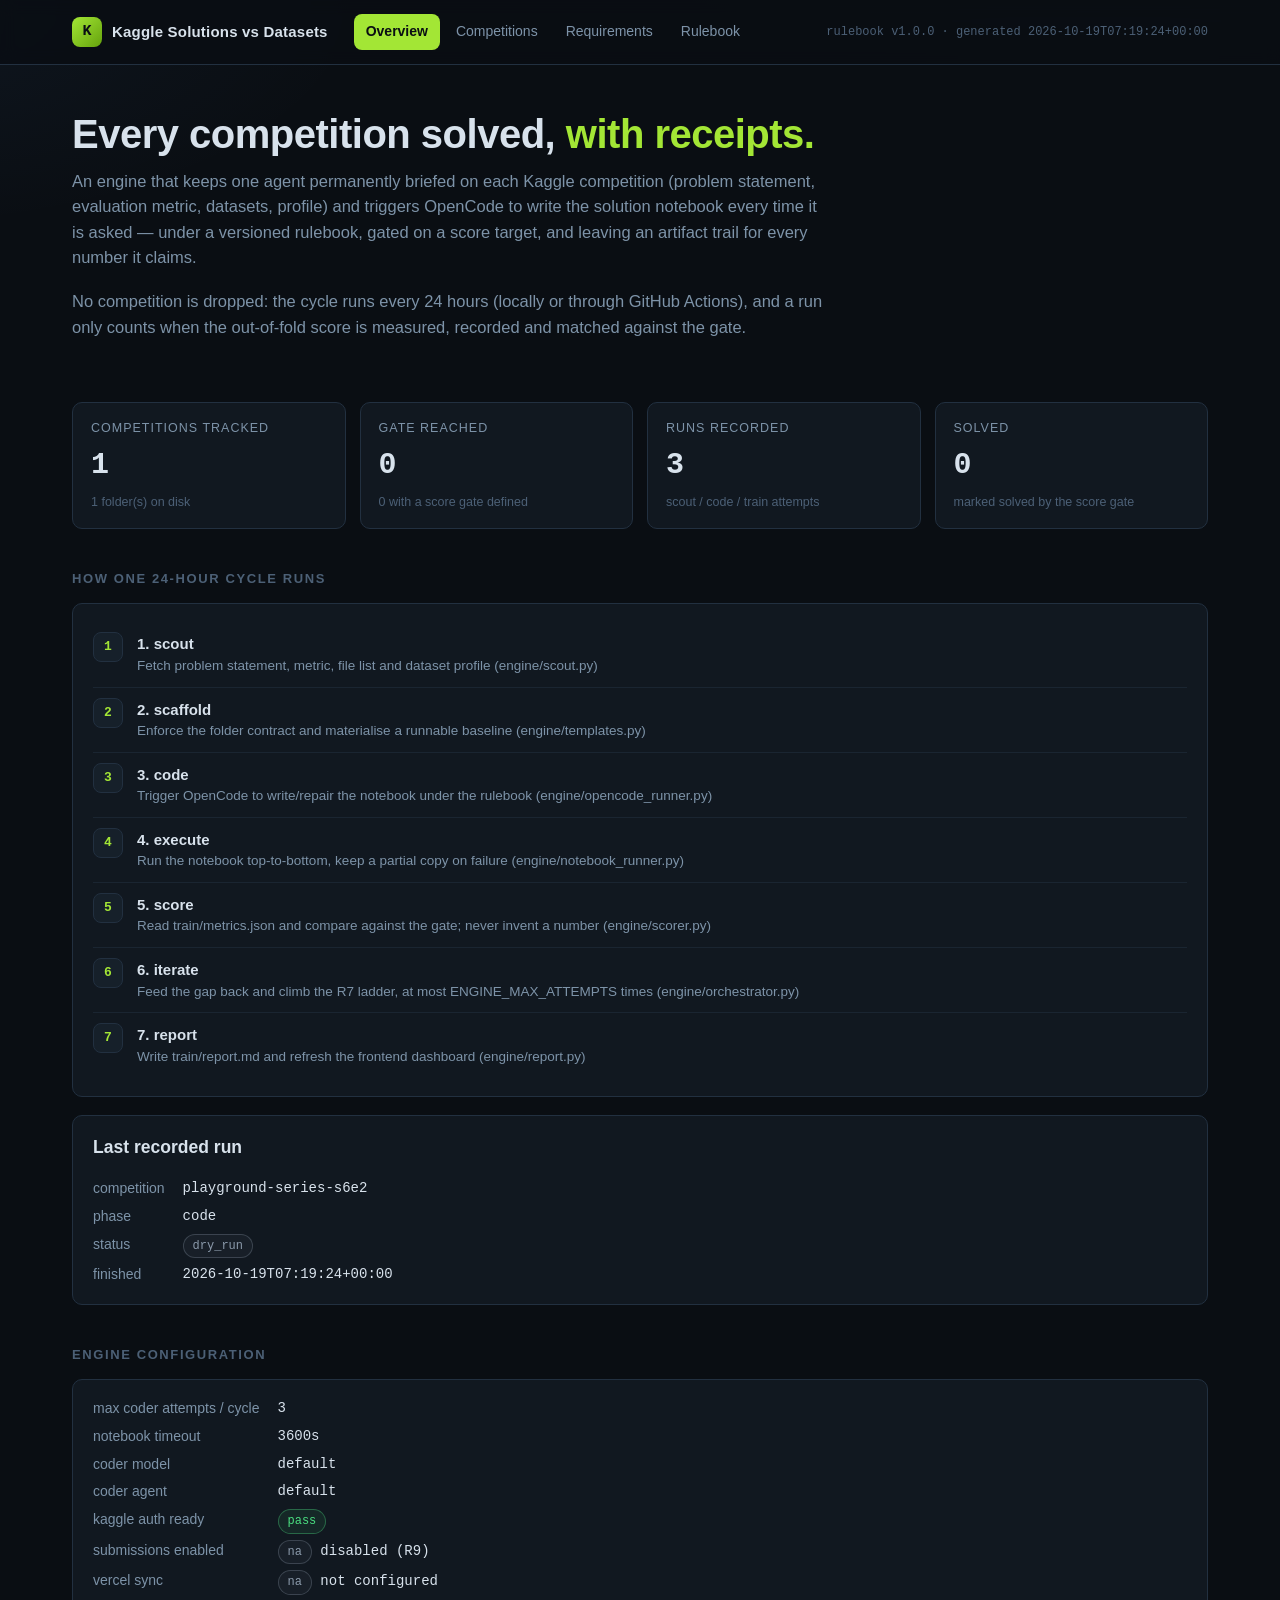
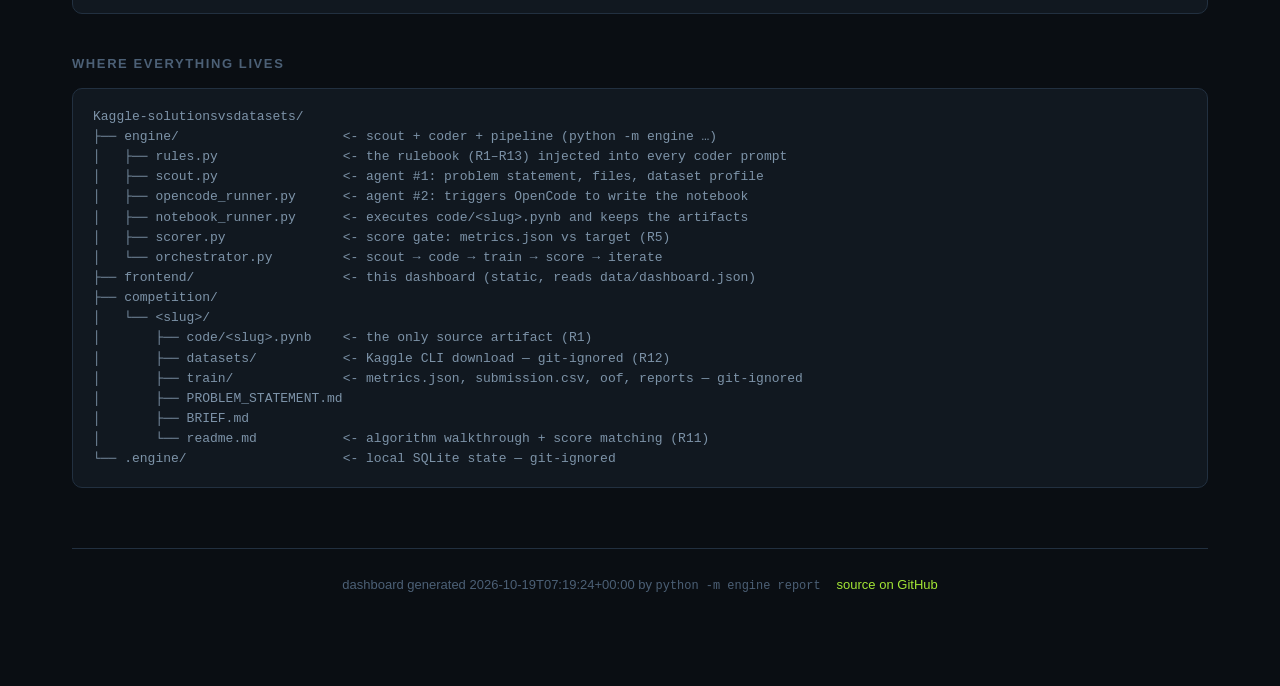
==== frontend/index.html @ f4a5522c "Kaggle solutions engine: scout -> OpenCode coder -> train -> score -> iterate An agent-driven system" ====
<!DOCTYPE html>
<html lang="en">
<head>
  <meta charset="utf-8">
  <meta name="viewport" content="width=device-width, initial-scale=1">
  <title>Kaggle Solutions vs Datasets — Overview</title>
  <meta name="description" content="Engine-driven Kaggle competition solver: scout, OpenCode coder, score gate, full artifact trail.">
  <link rel="stylesheet" href="assets/style.css">
</head>
<body data-page="index">

<header class="site">
  <div class="head-inner">
    <div class="brand"><span class="glyph">K</span> Kaggle Solutions vs Datasets</div>
    <nav class="site">
      <a data-nav="index" href="index.html">Overview</a>
      <a data-nav="competitions" href="competitions.html">Competitions</a>
      <a data-nav="requirements" href="requirements.html">Requirements</a>
      <a data-nav="rules" href="rules.html">Rulebook</a>
    </nav>
    <div class="head-meta" id="head-meta"></div>
  </div>
</header>

<main class="wrap">

  <section class="hero">
    <h1>Every competition solved, <span class="lime">with receipts.</span></h1>
    <p class="lede">
      An engine that keeps one agent permanently briefed on each Kaggle competition
      (problem statement, evaluation metric, datasets, profile) and triggers OpenCode
      to write the solution notebook every time it is asked — under a versioned
      rulebook, gated on a score target, and leaving an artifact trail for every
      number it claims.
    </p>
    <p class="lede">
      No competition is dropped: the cycle runs every 24 hours (locally or through
      GitHub Actions), and a run only counts when the out-of-fold score is measured,
      recorded and matched against the gate.
    </p>
  </section>

  <div class="cards" id="stats"></div>

  <h2 class="section-title">How one 24-hour cycle runs</h2>
  <div class="panel">
    <ol class="pipeline" id="pipeline"></ol>
  </div>

  <div class="panel">
    <h3>Last recorded run</h3>
    <div id="last-run"></div>
  </div>

  <h2 class="section-title">Engine configuration</h2>
  <div class="panel">
    <div id="engine-config"></div>
  </div>

  <h2 class="section-title">Where everything lives</h2>
  <div class="panel">
<pre class="mono" style="margin:0;overflow-x:auto;color:var(--muted);font-size:13px">
Kaggle-solutionsvsdatasets/
├── engine/                     <- scout + coder + pipeline (python -m engine …)
│   ├── rules.py                <- the rulebook (R1–R13) injected into every coder prompt
│   ├── scout.py                <- agent #1: problem statement, files, dataset profile
│   ├── opencode_runner.py      <- agent #2: triggers OpenCode to write the notebook
│   ├── notebook_runner.py      <- executes code/&lt;slug&gt;.pynb and keeps the artifacts
│   ├── scorer.py               <- score gate: metrics.json vs target (R5)
│   └── orchestrator.py         <- scout → code → train → score → iterate
├── frontend/                   <- this dashboard (static, reads data/dashboard.json)
├── competition/
│   └── &lt;slug&gt;/
│       ├── code/&lt;slug&gt;.pynb    <- the only source artifact (R1)
│       ├── datasets/           <- Kaggle CLI download — git-ignored (R12)
│       ├── train/              <- metrics.json, submission.csv, oof, reports — git-ignored
│       ├── PROBLEM_STATEMENT.md
│       ├── BRIEF.md
│       └── readme.md           <- algorithm walkthrough + score matching (R11)
└── .engine/                    <- local SQLite state — git-ignored
</pre>
  </div>

  <footer class="site">
    <div class="wrap" style="padding-bottom:0;display:flex;justify-content:space-between;gap:16px;flex-wrap:wrap;border:none;">
      <span id="foot-generated"></span>
      <a data-repo-link href="#">source on GitHub</a>
    </div>
  </footer>

</main>

<script src="assets/app.js"></script>
</body>
</html>
---- frontend/assets/style.css ----
/* ==========================================================================
   Kaggle Solutions vs Datasets — dashboard theme
   Engine-telemetry aesthetic: deep ink, mono numerals, status chips.
   No framework; served statically from GitHub Pages or any web server.
   ========================================================================== */

:root {
  --ink: #0a0e13;
  --panel: #111820;
  --panel-2: #16202a;
  --line: #223040;
  --text: #d8e2ec;
  --muted: #7d93a8;
  --faint: #4c6076;

  --pass: #4ade80;
  --fail: #f87171;
  --warn: #fbbf24;
  --info: #60a5fa;
  --idle: #8b9aab;

  --accent: #a3e635;
  --accent-dim: #65a30d;

  --mono: "SFMono-Regular", ui-monospace, "Cascadia Mono", Consolas, monospace;
  --sans: "Inter", -apple-system, "Segoe UI", Roboto, Helvetica, Arial, sans-serif;
  --radius: 10px;
}

* { box-sizing: border-box; }

html, body {
  margin: 0;
  padding: 0;
  background: var(--ink);
  color: var(--text);
  font-family: var(--sans);
  font-size: 15px;
  line-height: 1.55;
}

body {
  background-image:
    radial-gradient(1100px 500px at 85% -10%, rgba(163, 230, 53, 0.07), transparent 60%),
    radial-gradient(900px 420px at -10% 0%, rgba(96, 165, 250, 0.06), transparent 55%);
}

a { color: var(--accent); text-decoration: none; }
a:hover { text-decoration: underline; }

code, .mono { font-family: var(--mono); font-size: 0.92em; }

.wrap {
  max-width: 1180px;
  margin: 0 auto;
  padding: 0 22px 90px;
}

/* --- header --------------------------------------------------------------- */

header.site {
  border-bottom: 1px solid var(--line);
  background: rgba(10, 14, 19, 0.85);
  backdrop-filter: blur(8px);
  position: sticky;
  top: 0;
  z-index: 10;
}

.head-inner {
  max-width: 1180px;
  margin: 0 auto;
  padding: 14px 22px;
  display: flex;
  align-items: center;
  gap: 26px;
  flex-wrap: wrap;
}

.brand {
  display: flex;
  align-items: center;
  gap: 10px;
  font-weight: 700;
  letter-spacing: 0.2px;
}

.brand .glyph {
  display: inline-grid;
  place-items: center;
  width: 30px;
  height: 30px;
  border-radius: 8px;
  background: linear-gradient(135deg, var(--accent), var(--accent-dim));
  color: #0a0e13;
  font-family: var(--mono);
  font-weight: 800;
}

nav.site { display: flex; gap: 4px; flex-wrap: wrap; }

nav.site a {
  color: var(--muted);
  padding: 7px 12px;
  border-radius: 8px;
  font-size: 14px;
}

nav.site a:hover { color: var(--text); background: var(--panel-2); text-decoration: none; }
nav.site a.active { color: var(--ink); background: var(--accent); font-weight: 600; }

.head-meta {
  margin-left: auto;
  color: var(--faint);
  font-family: var(--mono);
  font-size: 12px;
}

/* --- hero ------------------------------------------------------------------ */

.hero { padding: 46px 0 26px; }

.hero h1 {
  margin: 0 0 12px;
  font-size: clamp(26px, 4vw, 40px);
  letter-spacing: -0.5px;
  line-height: 1.15;
}

.hero h1 .lime { color: var(--accent); }

.hero p.lede {
  max-width: 760px;
  color: var(--muted);
  margin: 0 0 18px;
  font-size: 16.5px;
}

/* --- generic panels -------------------------------------------------------- */

.panel {
  background: var(--panel);
  border: 1px solid var(--line);
  border-radius: var(--radius);
  padding: 18px 20px;
}

.panel h2, .panel h3 { margin-top: 0; }

.panel + .panel { margin-top: 18px; }

.section-title {
  margin: 40px 0 14px;
  font-size: 13px;
  text-transform: uppercase;
  letter-spacing: 1.6px;
  color: var(--faint);
  font-weight: 700;
}

/* --- stat cards ------------------------------------------------------------- */

.cards {
  display: grid;
  grid-template-columns: repeat(auto-fit, minmax(200px, 1fr));
  gap: 14px;
  margin-top: 18px;
}

.card {
  background: var(--panel);
  border: 1px solid var(--line);
  border-radius: var(--radius);
  padding: 16px 18px;
}

.card .label {
  color: var(--muted);
  font-size: 12.5px;
  text-transform: uppercase;
  letter-spacing: 1px;
}

.card .value {
  font-family: var(--mono);
  font-size: 30px;
  font-weight: 700;
  margin-top: 4px;
}

.card .sub { color: var(--faint); font-size: 12.5px; margin-top: 4px; }

/* --- chips ------------------------------------------------------------------ */

.chip {
  display: inline-block;
  padding: 2px 9px;
  border-radius: 999px;
  font-family: var(--mono);
  font-size: 12px;
  border: 1px solid transparent;
  white-space: nowrap;
}

.chip.pass { color: var(--pass); border-color: rgba(74, 222, 128, 0.35); background: rgba(74, 222, 128, 0.08); }
.chip.fail { color: var(--fail); border-color: rgba(248, 113, 113, 0.35); background: rgba(248, 113, 113, 0.08); }
.chip.warn { color: var(--warn); border-color: rgba(251, 191, 36, 0.35); background: rgba(251, 191, 36, 0.08); }
.chip.na   { color: var(--idle); border-color: rgba(139, 154, 170, 0.30); background: rgba(139, 154, 170, 0.06); }
.chip.info { color: var(--info); border-color: rgba(96, 165, 250, 0.35); background: rgba(96, 165, 250, 0.08); }

/* --- tables ------------------------------------------------------------------ */

table.data {
  width: 100%;
  border-collapse: collapse;
  font-size: 14px;
}

table.data th {
  text-align: left;
  color: var(--faint);
  font-size: 12px;
  text-transform: uppercase;
  letter-spacing: 1px;
  padding: 8px 10px;
  border-bottom: 1px solid var(--line);
  font-weight: 600;
}

table.data td {
  padding: 9px 10px;
  border-bottom: 1px solid rgba(34, 48, 64, 0.55);
  vertical-align: top;
}

table.data tr:last-child td { border-bottom: none; }
table.data td.num { font-family: var(--mono); text-align: right; }
table.data td.evidence { color: var(--muted); font-size: 13px; }

.scroll-x { overflow-x: auto; }

/* --- competition cards ------------------------------------------------------- */

.comp-grid {
  display: grid;
  grid-template-columns: repeat(auto-fit, minmax(340px, 1fr));
  gap: 16px;
}

.comp {
  background: var(--panel);
  border: 1px solid var(--line);
  border-radius: var(--radius);
  padding: 18px 20px;
  display: flex;
  flex-direction: column;
  gap: 10px;
}

.comp .top { display: flex; align-items: baseline; gap: 10px; justify-content: space-between; }

.comp h3 { margin: 0; font-size: 17px; }

.comp .slugline { color: var(--faint); font-family: var(--mono); font-size: 12.5px; }

.comp .scores {
  display: grid;
  grid-template-columns: repeat(3, 1fr);
  gap: 8px;
  padding: 10px 0;
  border-top: 1px solid var(--line);
  border-bottom: 1px solid var(--line);
}

.comp .scores .k { color: var(--muted); font-size: 11.5px; text-transform: uppercase; letter-spacing: 0.8px; }
.comp .scores .v { font-family: var(--mono); font-size: 17px; font-weight: 600; margin-top: 2px; }

.comp .checks-row { display: flex; gap: 5px; flex-wrap: wrap; }
.comp .links { display: flex; gap: 14px; flex-wrap: wrap; font-size: 13.5px; }
.comp .note { color: var(--warn); font-size: 13px; }

/* --- pipeline ------------------------------------------------------------------ */

ol.pipeline { list-style: none; counter-reset: step; margin: 0; padding: 0; }

ol.pipeline li {
  counter-increment: step;
  padding: 10px 0 10px 44px;
  border-bottom: 1px solid rgba(34, 48, 64, 0.55);
  position: relative;
}

ol.pipeline li:last-child { border-bottom: none; }

ol.pipeline li::before {
  content: counter(step);
  position: absolute;
  left: 0;
  top: 10px;
  width: 28px;
  height: 28px;
  border-radius: 8px;
  background: var(--panel-2);
  border: 1px solid var(--line);
  color: var(--accent);
  font-family: var(--mono);
  display: grid;
  place-items: center;
  font-size: 13px;
  font-weight: 700;
}

ol.pipeline .stage { font-weight: 600; }
ol.pipeline .desc { color: var(--muted); font-size: 13.5px; }

/* --- rule blocks ---------------------------------------------------------------- */

.rule {
  border: 1px solid var(--line);
  border-radius: var(--radius);
  background: var(--panel);
  padding: 16px 18px;
  margin-bottom: 12px;
}

.rule .rid {
  font-family: var(--mono);
  color: var(--accent);
  font-weight: 700;
  margin-right: 8px;
}

.rule .rtitle { font-weight: 650; }
.rule p { margin: 8px 0 0; color: var(--muted); }

/* --- key/value grid ---------------------------------------------------------------- */

.kv {
  display: grid;
  grid-template-columns: max-content 1fr;
  gap: 6px 18px;
  font-size: 14px;
}

.kv .k { color: var(--muted); }
.kv .v { font-family: var(--mono); }

/* --- states (loading / error / empty) ------------------------------------------------- */

.state {
  border: 1px dashed var(--line);
  border-radius: var(--radius);
  padding: 34px;
  text-align: center;
  color: var(--muted);
}

.state.error { border-color: rgba(248, 113, 113, 0.5); color: var(--fail); }

footer.site {
  border-top: 1px solid var(--line);
  color: var(--faint);
  font-size: 13px;
  padding: 26px 0 0;
  margin-top: 60px;
  display: flex;
  justify-content: space-between;
  gap: 16px;
  flex-wrap: wrap;
}

@media (max-width: 720px) {
  .comp .scores { grid-template-columns: repeat(2, 1fr); }
  .head-meta { display: none; }
}
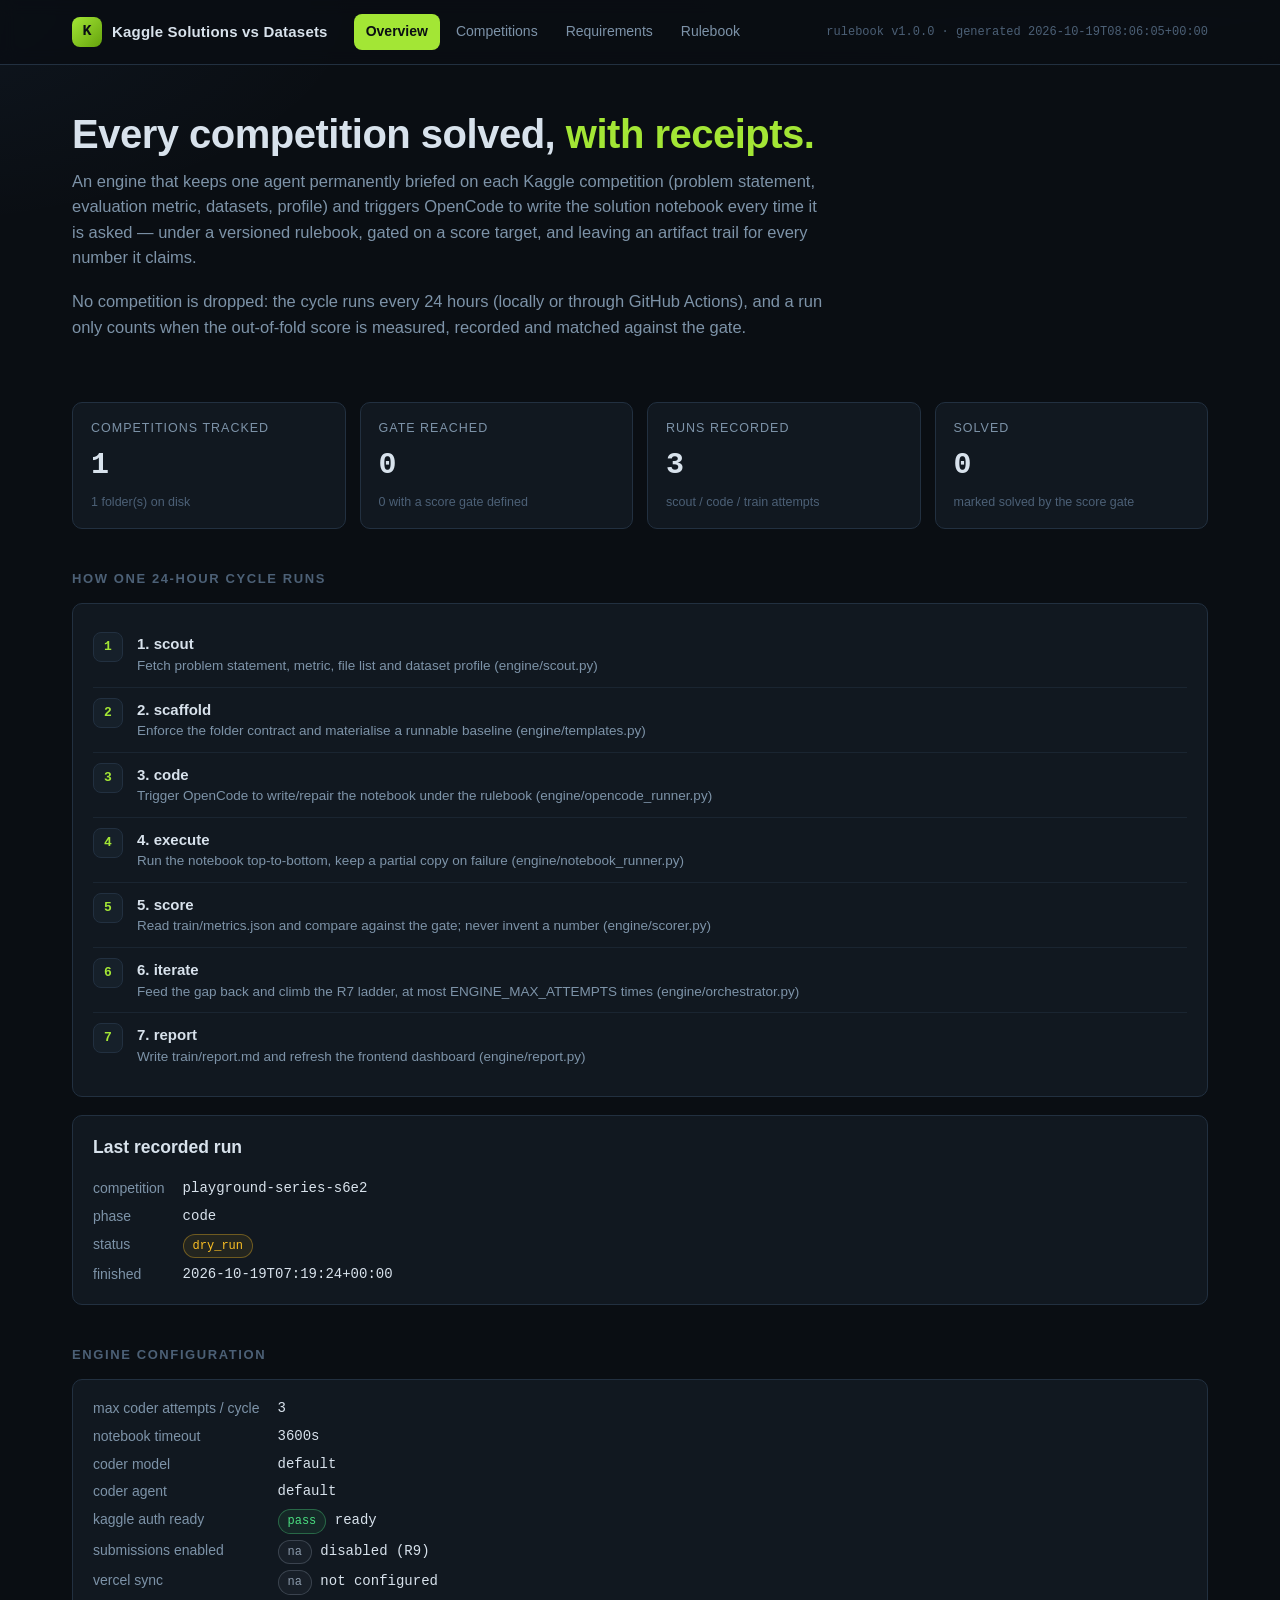
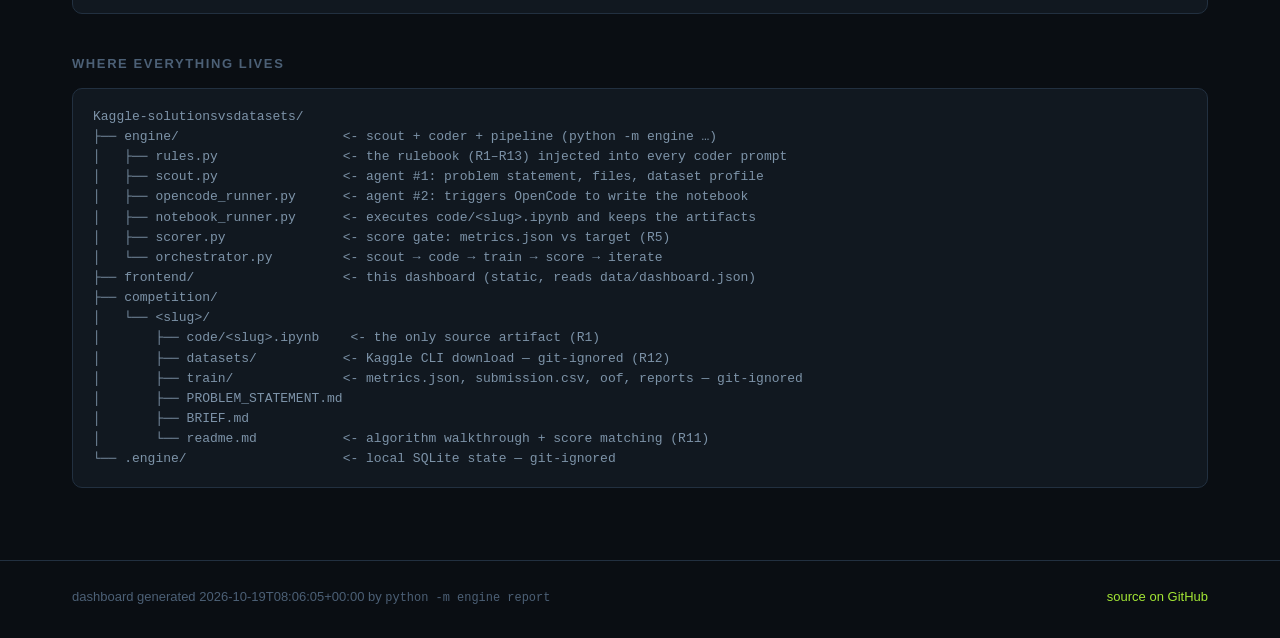
==== commit 3c683068: "Frontend polish: accessibility, favicon, semantic structure Working-tree improvements to the dashboa" ====
--- a/frontend/index.html
+++ b/frontend/index.html
@@ -3,16 +3,21 @@
 <head>
   <meta charset="utf-8">
   <meta name="viewport" content="width=device-width, initial-scale=1">
+  <meta name="color-scheme" content="dark">
+  <meta name="theme-color" content="#0a0e13">
   <title>Kaggle Solutions vs Datasets — Overview</title>
   <meta name="description" content="Engine-driven Kaggle competition solver: scout, OpenCode coder, score gate, full artifact trail.">
+  <link rel="icon" href="data:image/svg+xml,%3Csvg xmlns='http://www.w3.org/2000/svg' viewBox='0 0 32 32'%3E%3Crect width='32' height='32' rx='8' fill='%23a3e635'/%3E%3Ctext x='16' y='16' font-family='monospace' font-size='20' font-weight='bold' text-anchor='middle' dominant-baseline='central' fill='%230a0e13'%3EK%3C/text%3E%3C/svg%3E">
   <link rel="stylesheet" href="assets/style.css">
 </head>
 <body data-page="index">
 
+<a class="skip" href="#main">Skip to content</a>
+
 <header class="site">
   <div class="head-inner">
     <div class="brand"><span class="glyph">K</span> Kaggle Solutions vs Datasets</div>
-    <nav class="site">
+    <nav class="site" aria-label="Primary">
       <a data-nav="index" href="index.html">Overview</a>
       <a data-nav="competitions" href="competitions.html">Competitions</a>
       <a data-nav="requirements" href="requirements.html">Requirements</a>
@@ -22,7 +27,15 @@
   </div>
 </header>
 
-<main class="wrap">
+<main class="wrap" id="main">
+
+  <div id="root" role="status"></div>
+  <noscript>
+    <div class="state error">
+      This dashboard renders <code>data/dashboard.json</code> with JavaScript —
+      please enable it, or read the JSON directly.
+    </div>
+  </noscript>
 
   <section class="hero">
     <h1>Every competition solved, <span class="lime">with receipts.</span></h1>
@@ -59,19 +72,19 @@
 
   <h2 class="section-title">Where everything lives</h2>
   <div class="panel">
-<pre class="mono" style="margin:0;overflow-x:auto;color:var(--muted);font-size:13px">
+<pre class="mono tree">
 Kaggle-solutionsvsdatasets/
 ├── engine/                     <- scout + coder + pipeline (python -m engine …)
 │   ├── rules.py                <- the rulebook (R1–R13) injected into every coder prompt
 │   ├── scout.py                <- agent #1: problem statement, files, dataset profile
 │   ├── opencode_runner.py      <- agent #2: triggers OpenCode to write the notebook
-│   ├── notebook_runner.py      <- executes code/&lt;slug&gt;.pynb and keeps the artifacts
+│   ├── notebook_runner.py      <- executes code/&lt;slug&gt;.ipynb and keeps the artifacts
 │   ├── scorer.py               <- score gate: metrics.json vs target (R5)
 │   └── orchestrator.py         <- scout → code → train → score → iterate
 ├── frontend/                   <- this dashboard (static, reads data/dashboard.json)
 ├── competition/
 │   └── &lt;slug&gt;/
-│       ├── code/&lt;slug&gt;.pynb    <- the only source artifact (R1)
+│       ├── code/&lt;slug&gt;.ipynb    <- the only source artifact (R1)
 │       ├── datasets/           <- Kaggle CLI download — git-ignored (R12)
 │       ├── train/              <- metrics.json, submission.csv, oof, reports — git-ignored
 │       ├── PROBLEM_STATEMENT.md
@@ -81,14 +94,14 @@
 </pre>
   </div>
 
-  <footer class="site">
-    <div class="wrap" style="padding-bottom:0;display:flex;justify-content:space-between;gap:16px;flex-wrap:wrap;border:none;">
-      <span id="foot-generated"></span>
-      <a data-repo-link href="#">source on GitHub</a>
-    </div>
-  </footer>
+</main>
 
-</main>
+<footer class="site">
+  <div class="wrap foot-inner">
+    <span id="foot-generated"></span>
+    <a data-repo-link href="#">source on GitHub</a>
+  </div>
+</footer>
 
 <script src="assets/app.js"></script>
 </body>
--- a/frontend/assets/style.css
+++ b/frontend/assets/style.css
@@ -5,6 +5,8 @@
    ========================================================================== */
 
 :root {
+  color-scheme: dark;
+
   --ink: #0a0e13;
   --panel: #111820;
   --panel-2: #16202a;
@@ -45,15 +47,35 @@
     radial-gradient(900px 420px at -10% 0%, rgba(96, 165, 250, 0.06), transparent 55%);
 }
 
-a { color: var(--accent); text-decoration: none; }
+a { color: var(--accent); text-decoration: none; transition: color .15s ease; }
 a:hover { text-decoration: underline; }
+
+:focus-visible {
+  outline: 2px solid var(--accent);
+  outline-offset: 2px;
+}
+
+/* keyboard-only skip link: off-screen until focused */
+.skip {
+  position: absolute;
+  left: -9999px;
+  top: 0;
+  z-index: 100;
+  padding: 10px 16px;
+  border-radius: 0 0 var(--radius) 0;
+  background: var(--accent);
+  color: var(--ink);
+  font-weight: 600;
+}
+
+.skip:focus { left: 0; text-decoration: none; }
 
 code, .mono { font-family: var(--mono); font-size: 0.92em; }
 
 .wrap {
   max-width: 1180px;
   margin: 0 auto;
-  padding: 0 22px 90px;
+  padding: 0 22px 48px;
 }
 
 /* --- header --------------------------------------------------------------- */
@@ -104,10 +126,12 @@
   padding: 7px 12px;
   border-radius: 8px;
   font-size: 14px;
+  transition: color .15s ease, background-color .15s ease;
 }
 
 nav.site a:hover { color: var(--text); background: var(--panel-2); text-decoration: none; }
-nav.site a.active { color: var(--ink); background: var(--accent); font-weight: 600; }
+nav.site a.active,
+nav.site a[aria-current="page"] { color: var(--ink); background: var(--accent); font-weight: 600; }
 
 .head-meta {
   margin-left: auto;
@@ -136,6 +160,13 @@
   font-size: 16.5px;
 }
 
+.hero p.lede.legend {
+  display: flex;
+  gap: 10px;
+  flex-wrap: wrap;
+  font-size: 15px;
+}
+
 /* --- generic panels -------------------------------------------------------- */
 
 .panel {
@@ -148,6 +179,9 @@
 .panel h2, .panel h3 { margin-top: 0; }
 
 .panel + .panel { margin-top: 18px; }
+
+.panel p.intro { margin-top: 0; color: var(--muted); }
+.panel p.outro { margin-bottom: 0; color: var(--muted); }
 
 .section-title {
   margin: 40px 0 14px;
@@ -156,6 +190,18 @@
   letter-spacing: 1.6px;
   color: var(--faint);
   font-weight: 700;
+}
+
+/* --- utilities -------------------------------------------------------------- */
+
+.muted { color: var(--muted); }
+.faint { color: var(--faint); }
+
+pre.tree {
+  margin: 0;
+  overflow-x: auto;
+  color: var(--muted);
+  font-size: 13px;
 }
 
 /* --- stat cards ------------------------------------------------------------- */
@@ -227,6 +273,8 @@
   font-weight: 600;
 }
 
+table.data th.num { text-align: right; }
+
 table.data td {
   padding: 9px 10px;
   border-bottom: 1px solid rgba(34, 48, 64, 0.55);
@@ -236,6 +284,9 @@
 table.data tr:last-child td { border-bottom: none; }
 table.data td.num { font-family: var(--mono); text-align: right; }
 table.data td.evidence { color: var(--muted); font-size: 13px; }
+
+table.data tbody tr { transition: background-color .12s ease; }
+table.data tbody tr:hover { background: rgba(22, 32, 42, 0.6); }
 
 .scroll-x { overflow-x: auto; }
 
@@ -274,6 +325,11 @@
 
 .comp .scores .k { color: var(--muted); font-size: 11.5px; text-transform: uppercase; letter-spacing: 0.8px; }
 .comp .scores .v { font-family: var(--mono); font-size: 17px; font-weight: 600; margin-top: 2px; }
+
+/* gate verdict + out-of-band LB/OOF gap are colour-coded in place (R5) */
+.comp .scores .v.v-pass { color: var(--pass); }
+.comp .scores .v.v-fail { color: var(--fail); }
+.comp .scores .v.v-warn { color: var(--warn); }
 
 .comp .checks-row { display: flex; gap: 5px; flex-wrap: wrap; }
 .comp .links { display: flex; gap: 14px; flex-wrap: wrap; font-size: 13.5px; }
@@ -343,7 +399,7 @@
 }
 
 .kv .k { color: var(--muted); }
-.kv .v { font-family: var(--mono); }
+.kv .v { font-family: var(--mono); overflow-wrap: break-word; }
 
 /* --- states (loading / error / empty) ------------------------------------------------- */
 
@@ -357,19 +413,40 @@
 
 .state.error { border-color: rgba(248, 113, 113, 0.5); color: var(--fail); }
 
+/* --- footer (outside <main>, border runs full bleed) ------------------------------ */
+
 footer.site {
   border-top: 1px solid var(--line);
   color: var(--faint);
   font-size: 13px;
-  padding: 26px 0 0;
-  margin-top: 60px;
+  margin-top: 24px;
+}
+
+footer .foot-inner {
+  padding-top: 26px;
+  padding-bottom: 30px;
   display: flex;
   justify-content: space-between;
   gap: 16px;
   flex-wrap: wrap;
 }
 
+/* --- responsive / motion --------------------------------------------------------- */
+
 @media (max-width: 720px) {
   .comp .scores { grid-template-columns: repeat(2, 1fr); }
   .head-meta { display: none; }
-}
+  .head-inner { gap: 14px; }
+  .hero { padding-top: 30px; }
+  .kv { grid-template-columns: 1fr; gap: 4px; }
+  .kv .k { margin-top: 10px; }
+  .kv .k:first-child { margin-top: 0; }
+}
+
+@media (prefers-reduced-motion: reduce) {
+  *, *::before, *::after {
+    transition-duration: 0.01ms !important;
+    animation-duration: 0.01ms !important;
+    scroll-behavior: auto !important;
+  }
+}
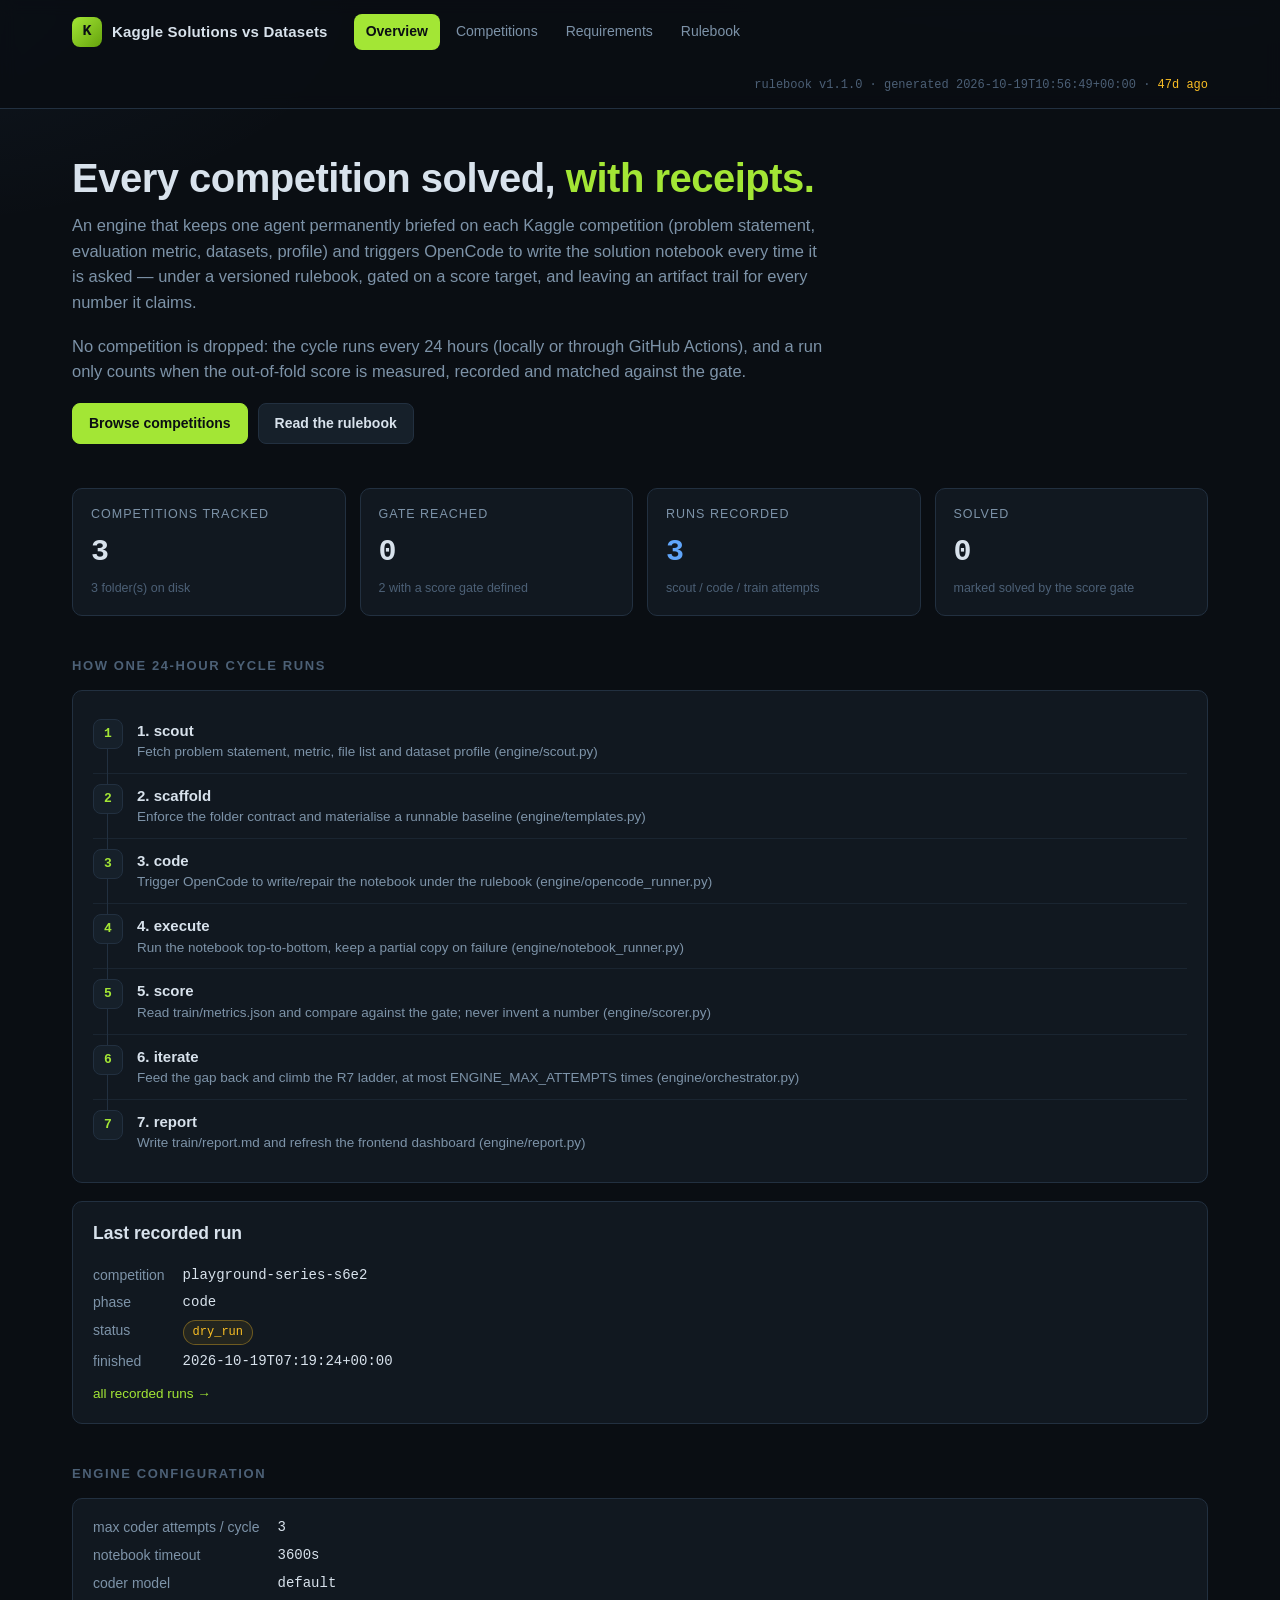
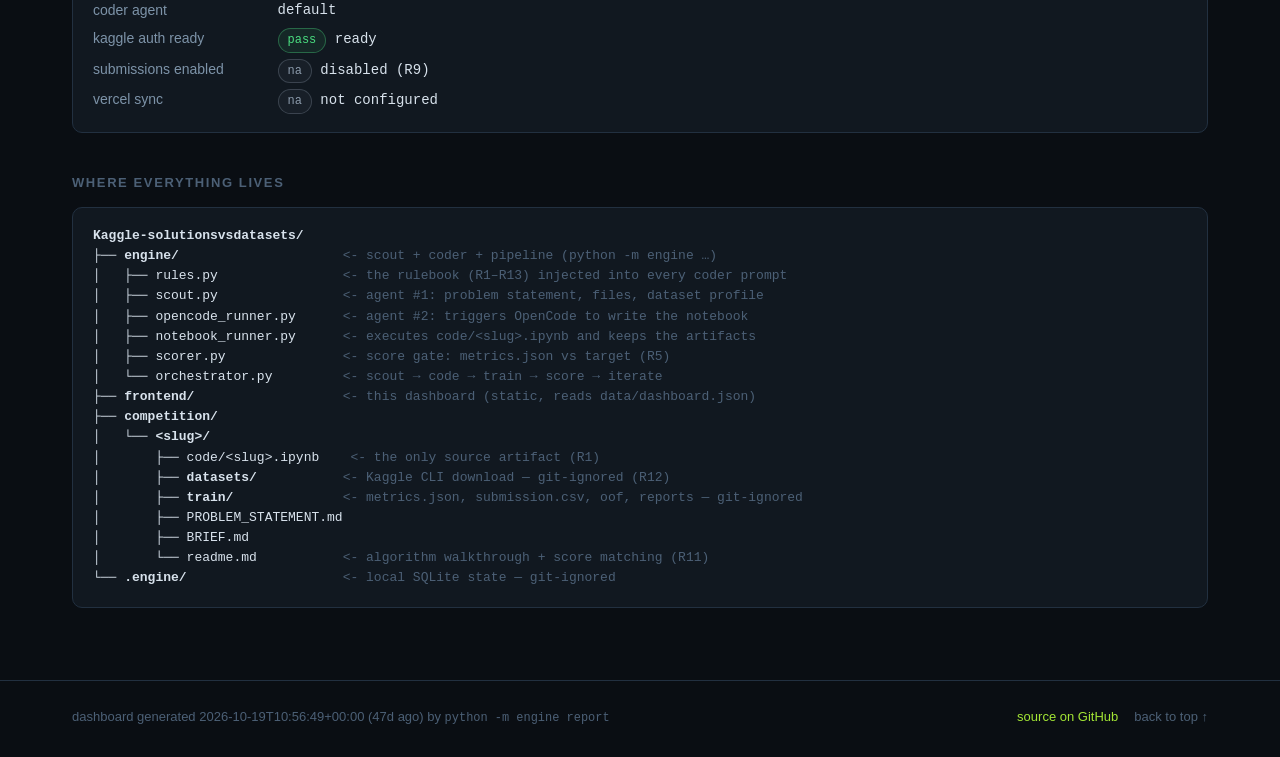
==== commit d6548e02: "Frontend wave 2: gate meters, filters, sticky matrix, copy, skeletons Second batch of parallel-sessi" ====
--- a/frontend/index.html
+++ b/frontend/index.html
@@ -51,6 +51,10 @@
       GitHub Actions), and a run only counts when the out-of-fold score is measured,
       recorded and matched against the gate.
     </p>
+    <div class="hero-actions">
+      <a class="btn primary" href="competitions.html">Browse competitions</a>
+      <a class="btn" href="rules.html">Read the rulebook</a>
+    </div>
   </section>
 
   <div class="cards" id="stats"></div>
@@ -72,7 +76,7 @@
 
   <h2 class="section-title">Where everything lives</h2>
   <div class="panel">
-<pre class="mono tree">
+<pre class="mono tree" id="repo-tree">
 Kaggle-solutionsvsdatasets/
 ├── engine/                     <- scout + coder + pipeline (python -m engine …)
 │   ├── rules.py                <- the rulebook (R1–R13) injected into every coder prompt
@@ -99,7 +103,10 @@
 <footer class="site">
   <div class="wrap foot-inner">
     <span id="foot-generated"></span>
-    <a data-repo-link href="#">source on GitHub</a>
+    <span class="foot-links">
+      <a data-repo-link href="#">source on GitHub</a>
+      <a class="to-top" href="#main">back to top ↑</a>
+    </span>
   </div>
 </footer>
 
--- a/frontend/assets/style.css
+++ b/frontend/assets/style.css
@@ -431,6 +431,210 @@
   flex-wrap: wrap;
 }
 
+/* --- component: hero actions ---------------------------------------------------- */
+
+.hero-actions { display: flex; gap: 10px; flex-wrap: wrap; margin-top: 6px; }
+
+a.btn {
+  display: inline-block;
+  padding: 9px 16px;
+  border: 1px solid var(--line);
+  border-radius: 8px;
+  background: var(--panel-2);
+  color: var(--text);
+  font-size: 14px;
+  font-weight: 600;
+  text-decoration: none;
+  transition: border-color .15s ease, background-color .15s ease;
+}
+
+a.btn:hover { border-color: var(--faint); background: var(--panel); text-decoration: none; }
+
+a.btn.primary { background: var(--accent); border-color: var(--accent); color: var(--ink); }
+a.btn.primary:hover { background: #b5f24d; border-color: #b5f24d; }
+
+/* --- component: stat card tones ------------------------------------------------- */
+
+.card .value.tone-pass { color: var(--pass); }
+.card .value.tone-fail { color: var(--fail); }
+.card .value.tone-warn { color: var(--warn); }
+.card .value.tone-info { color: var(--info); }
+
+/* --- component: pipeline rail ---------------------------------------------------- */
+
+ol.pipeline { position: relative; }
+
+ol.pipeline::before {
+  content: "";
+  position: absolute;
+  left: 14px;
+  top: 24px;
+  bottom: 24px;
+  width: 1px;
+  background: var(--line);
+}
+
+ol.pipeline li { transition: background-color .15s ease; }
+ol.pipeline li:hover { background: rgba(22, 32, 42, 0.5); }
+ol.pipeline li::before { background: var(--panel-2); z-index: 1; }
+
+/* --- component: progress meter (gate attainment, requirement coverage) ----------- */
+
+progress.prog {
+  display: block;
+  width: 100%;
+  height: 8px;
+  appearance: none;
+  -webkit-appearance: none;
+  border: none;
+  border-radius: 999px;
+  background: var(--panel-2);
+  overflow: hidden;
+}
+
+progress.prog::-webkit-progress-bar { background: var(--panel-2); }
+progress.prog::-webkit-progress-value { background: var(--accent-dim); border-radius: 999px; }
+progress.prog::-moz-progress-bar { background: var(--accent-dim); border-radius: 999px; }
+progress.prog.good::-webkit-progress-value { background: var(--pass); }
+progress.prog.good::-moz-progress-bar { background: var(--pass); }
+progress.prog.bad::-webkit-progress-value { background: var(--fail); }
+progress.prog.bad::-moz-progress-bar { background: var(--fail); }
+progress.prog:focus-visible { outline-offset: 3px; }
+
+.gate { display: grid; gap: 6px; }
+.gate-label { font-family: var(--mono); font-size: 12px; color: var(--muted); }
+
+.chip.summary { font-weight: 700; }
+
+/* --- component: run filter toolbar ------------------------------------------------ */
+
+.toolbar {
+  display: flex;
+  gap: 10px;
+  align-items: center;
+  flex-wrap: wrap;
+  margin-bottom: 14px;
+}
+
+.toolbar input[type="search"],
+.toolbar select {
+  background: var(--ink);
+  border: 1px solid var(--line);
+  border-radius: 8px;
+  color: var(--text);
+  font-family: var(--sans);
+  font-size: 13.5px;
+  padding: 8px 12px;
+}
+
+.toolbar input[type="search"] { flex: 1 1 240px; min-width: 0; }
+.toolbar input::placeholder { color: var(--faint); }
+.toolbar select { cursor: pointer; }
+
+.filter-count {
+  margin-left: auto;
+  color: var(--faint);
+  font-family: var(--mono);
+  font-size: 12.5px;
+}
+
+/* --- component: matrix cells, sticky labels, totals -------------------------------- */
+
+a.chip { text-decoration: none; transition: border-color .15s ease, background-color .15s ease; }
+a.chip:hover { text-decoration: none; border-color: var(--faint); }
+
+/* anchors land below the sticky header */
+[id] { scroll-margin-top: 76px; }
+
+.scroll-x th:first-child,
+.scroll-x td:first-child { position: sticky; left: 0; background: var(--panel); }
+.scroll-x thead th:first-child { z-index: 1; }
+.scroll-x tbody tr:hover td:first-child { background: var(--panel-2); }
+
+tr:target td { background: rgba(163, 230, 53, 0.10); }
+
+table.data tr.sum td {
+  background: var(--panel-2);
+  border-top: 1px solid var(--line);
+  font-weight: 600;
+}
+
+/* --- component: evidence detail header ----------------------------------------------- */
+
+.detail-head {
+  display: flex;
+  justify-content: space-between;
+  align-items: baseline;
+  gap: 12px;
+  flex-wrap: wrap;
+}
+
+.detail-head h3 { margin-bottom: 10px; }
+.detail-head + progress.prog { margin-bottom: 14px; }
+
+/* --- component: rule index + copy button ---------------------------------------------- */
+
+.rule-index { display: flex; gap: 6px; flex-wrap: wrap; margin-bottom: 16px; }
+.rule-head { display: flex; align-items: center; gap: 8px; flex-wrap: wrap; }
+
+.btn-copy {
+  margin-left: auto;
+  background: var(--panel-2);
+  border: 1px solid var(--line);
+  border-radius: 7px;
+  color: var(--muted);
+  font-family: var(--mono);
+  font-size: 11.5px;
+  padding: 4px 9px;
+  cursor: pointer;
+  transition: color .15s ease, border-color .15s ease;
+}
+
+.btn-copy:hover { color: var(--text); border-color: var(--faint); }
+.btn-copy.ok { color: var(--pass); border-color: rgba(74, 222, 128, 0.35); }
+
+/* textarea parked off-screen for the execCommand copy fallback */
+.offscreen { position: fixed; left: -9999px; top: 0; opacity: 0; }
+
+/* --- component: repo tree ------------------------------------------------------------- */
+
+pre.tree .t-dir  { color: var(--text); font-weight: 600; }
+pre.tree .t-path { color: var(--text); }
+pre.tree .t-note { color: var(--faint); }
+
+/* --- component: header freshness -------------------------------------------------------- */
+
+.freshness { color: var(--muted); }
+.freshness.fresh { color: var(--pass); }
+.freshness.stale { color: var(--warn); }
+
+/* --- component: loading skeleton ------------------------------------------------------------ */
+
+.skeleton { display: grid; gap: 12px; justify-items: start; }
+
+.sk-line {
+  display: block;
+  height: 14px;
+  border-radius: 7px;
+  background: linear-gradient(90deg, var(--panel-2) 25%, var(--line) 50%, var(--panel-2) 75%);
+  background-size: 200% 100%;
+  animation: sk-shift 1.4s ease-in-out infinite;
+}
+
+.sk-line.w-45 { width: 45%; }
+.sk-line.w-60 { width: 60%; }
+.sk-line.w-75 { width: 75%; }
+
+@keyframes sk-shift { from { background-position: 200% 0; } to { background-position: -200% 0; } }
+
+/* --- component: footer links ----------------------------------------------------------------- */
+
+.foot-links { display: flex; gap: 16px; flex-wrap: wrap; }
+a.to-top { color: var(--faint); }
+a.to-top:hover { color: var(--text); }
+
+.panel-foot { margin-top: 12px; font-size: 13.5px; }
+
 /* --- responsive / motion --------------------------------------------------------- */
 
 @media (max-width: 720px) {
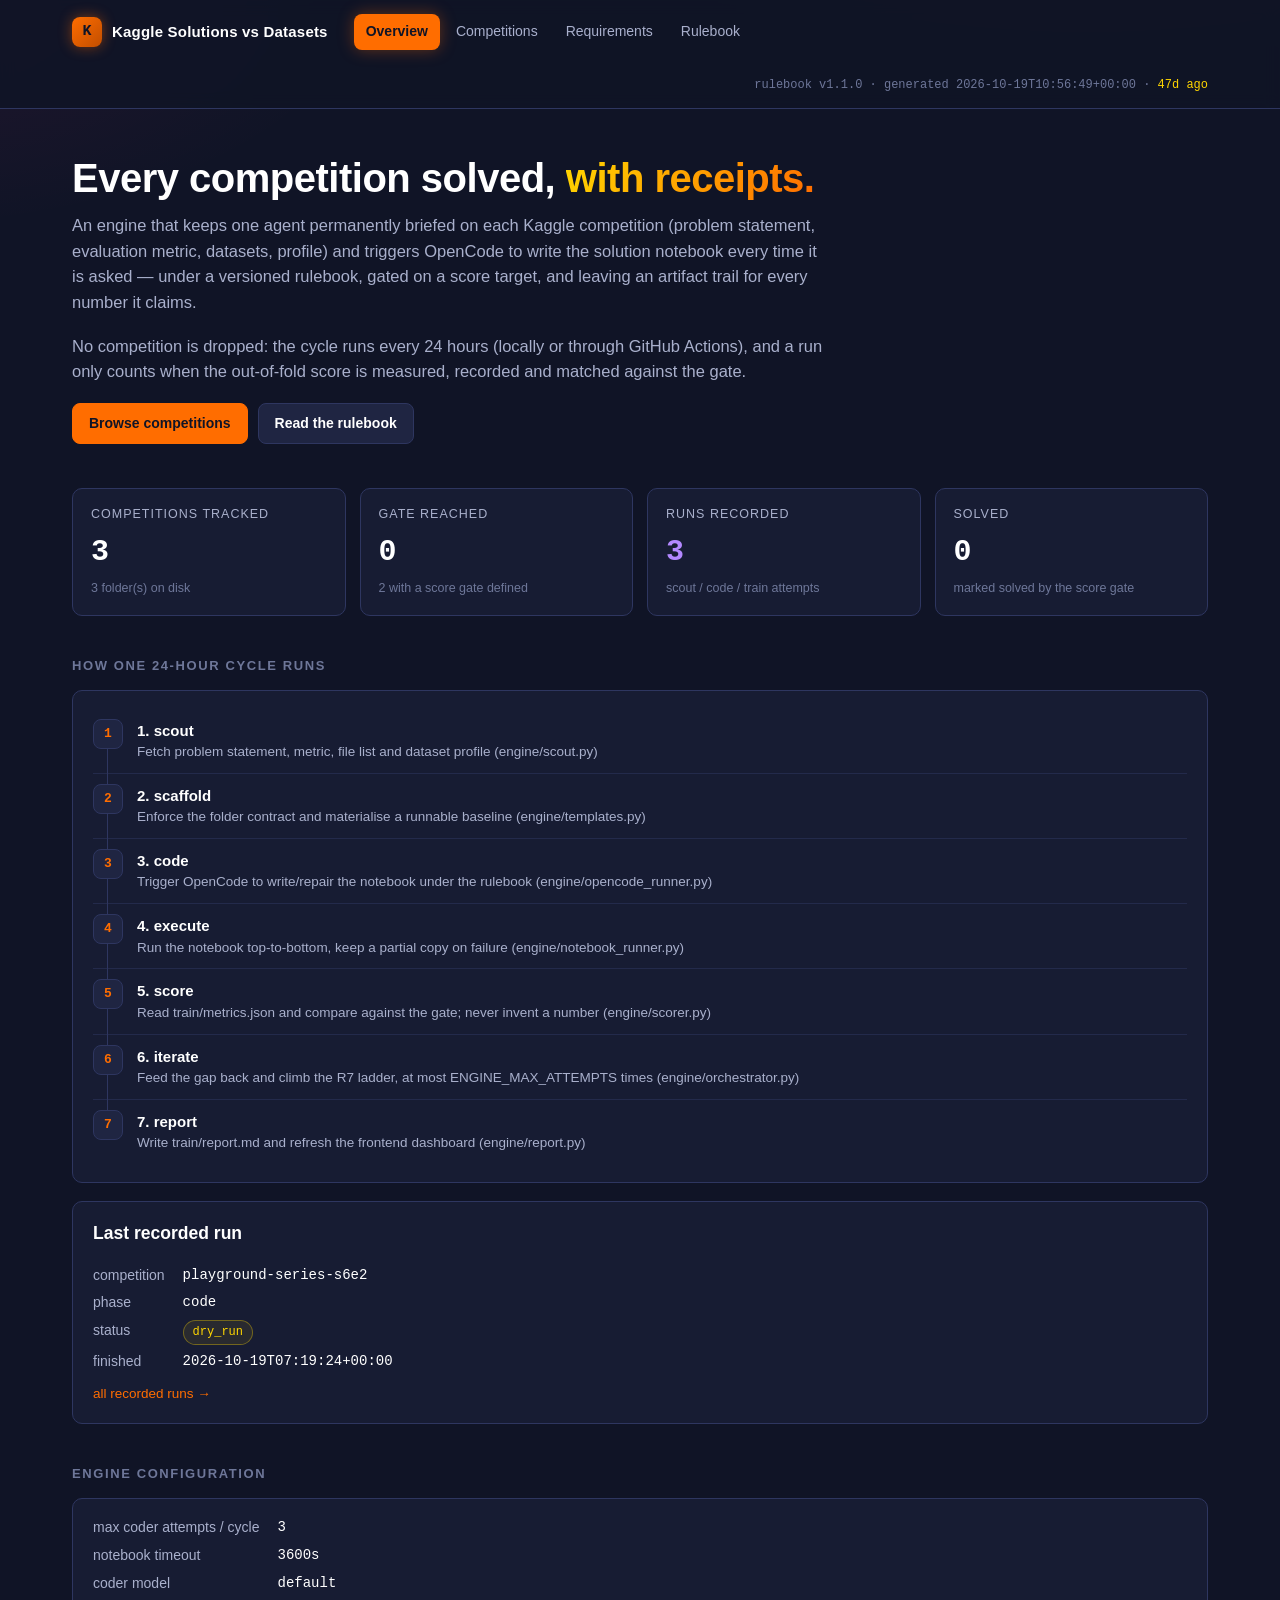
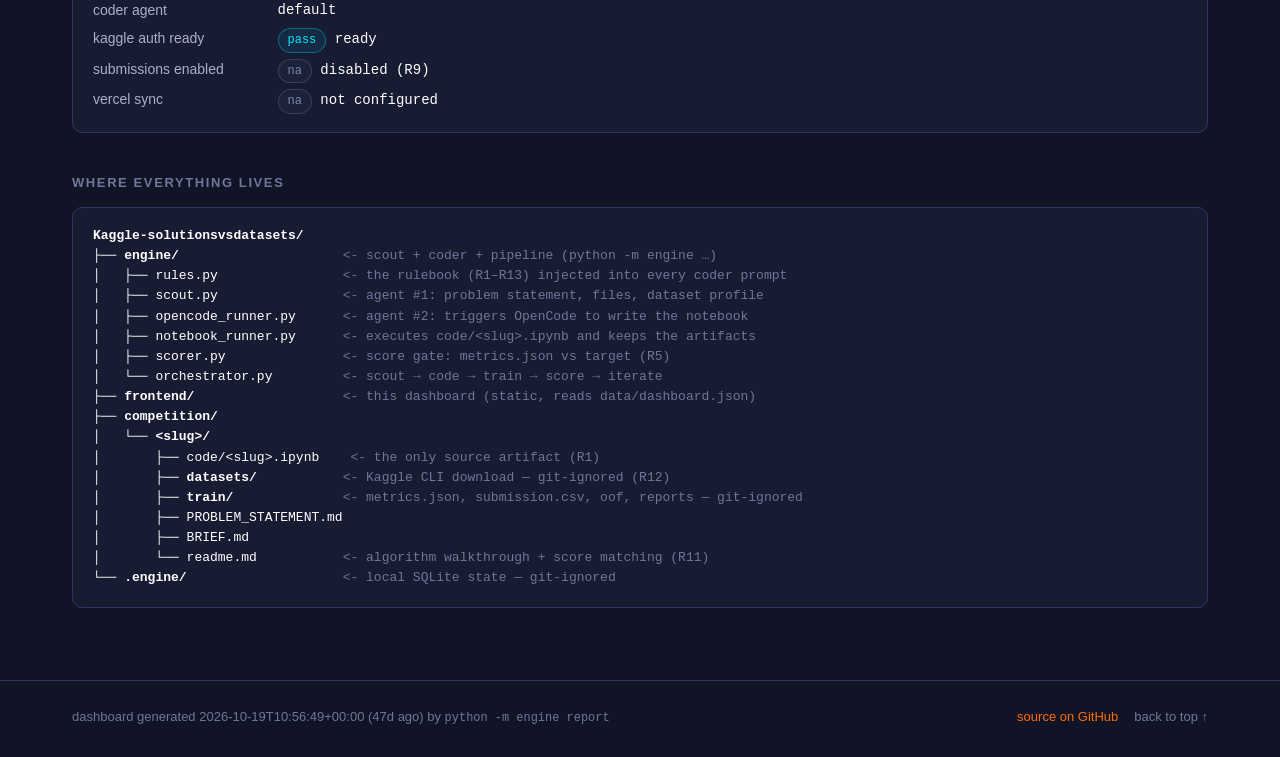
==== commit 488f4574: "Frontend: EXCITEMENT MODE palette (electric orange, vivid yellow, deep navy) - :root gains the eight" ====
--- a/frontend/index.html
+++ b/frontend/index.html
@@ -4,10 +4,10 @@
   <meta charset="utf-8">
   <meta name="viewport" content="width=device-width, initial-scale=1">
   <meta name="color-scheme" content="dark">
-  <meta name="theme-color" content="#0a0e13">
+  <meta name="theme-color" content="#101426">
   <title>Kaggle Solutions vs Datasets — Overview</title>
   <meta name="description" content="Engine-driven Kaggle competition solver: scout, OpenCode coder, score gate, full artifact trail.">
-  <link rel="icon" href="data:image/svg+xml,%3Csvg xmlns='http://www.w3.org/2000/svg' viewBox='0 0 32 32'%3E%3Crect width='32' height='32' rx='8' fill='%23a3e635'/%3E%3Ctext x='16' y='16' font-family='monospace' font-size='20' font-weight='bold' text-anchor='middle' dominant-baseline='central' fill='%230a0e13'%3EK%3C/text%3E%3C/svg%3E">
+  <link rel="icon" href="data:image/svg+xml,%3Csvg xmlns='http://www.w3.org/2000/svg' viewBox='0 0 32 32'%3E%3Crect width='32' height='32' rx='8' fill='%23FF6D00'/%3E%3Ctext x='16' y='16' font-family='monospace' font-size='20' font-weight='bold' text-anchor='middle' dominant-baseline='central' fill='%23101426'%3EK%3C/text%3E%3C/svg%3E">
   <link rel="stylesheet" href="assets/style.css">
 </head>
 <body data-page="index">
@@ -38,7 +38,7 @@
   </noscript>
 
   <section class="hero">
-    <h1>Every competition solved, <span class="lime">with receipts.</span></h1>
+    <h1>Every competition solved, <span class="flare">with receipts.</span></h1>
     <p class="lede">
       An engine that keeps one agent permanently briefed on each Kaggle competition
       (problem statement, evaluation metric, datasets, profile) and triggers OpenCode
--- a/frontend/assets/style.css
+++ b/frontend/assets/style.css
@@ -1,28 +1,40 @@
 /* ==========================================================================
    Kaggle Solutions vs Datasets — dashboard theme
-   Engine-telemetry aesthetic: deep ink, mono numerals, status chips.
+   EXCITEMENT MODE: deep navy, electric orange, vivid yellow, glow accents.
+   High energy · Dynamic · Futuristic — mono numerals, status chips.
    No framework; served statically from GitHub Pages or any web server.
    ========================================================================== */
 
 :root {
   color-scheme: dark;
 
-  --ink: #0a0e13;
-  --panel: #111820;
-  --panel-2: #16202a;
-  --line: #223040;
-  --text: #d8e2ec;
-  --muted: #7d93a8;
-  --faint: #4c6076;
-
-  --pass: #4ade80;
-  --fail: #f87171;
-  --warn: #fbbf24;
-  --info: #60a5fa;
-  --idle: #8b9aab;
-
-  --accent: #a3e635;
-  --accent-dim: #65a30d;
+  /* --- EXCITEMENT MODE palette ---------------------------------------------- */
+  --excitement-primary: #FF6D00;    /* Electric Orange — primary excitement  */
+  --excitement-secondary: #FFD600;  /* Vivid Yellow — energy and highlights   */
+  --excitement-accent: #FF2E93;     /* Hot Pink — playful excitement          */
+  --excitement-alert: #FF1744;      /* Neon Red — intensity and urgency       */
+  --excitement-purple: #B388FF;     /* Electric Purple — creative energy      */
+  --excitement-cyan: #00E5FF;       /* Bright Cyan — futuristic accents       */
+  --excitement-background: #101426; /* Deep Navy — dark background            */
+  --excitement-text: #FFFFFF;       /* Pure White — text on dark surfaces     */
+
+  /* --- semantic aliases used across the theme ------------------------------- */
+  --ink: var(--excitement-background);
+  --panel: #171c33;          /* raised surfaces derived from Deep Navy */
+  --panel-2: #1f2542;
+  --line: #2e3660;
+  --text: var(--excitement-text);
+  --muted: #a9b0cc;
+  --faint: #6e7799;
+
+  --pass: var(--excitement-cyan);
+  --fail: var(--excitement-alert);
+  --warn: var(--excitement-secondary);
+  --info: var(--excitement-purple);
+  --idle: #7d86a8;
+
+  --accent: var(--excitement-primary);
+  --accent-dim: #c24e00;
 
   --mono: "SFMono-Regular", ui-monospace, "Cascadia Mono", Consolas, monospace;
   --sans: "Inter", -apple-system, "Segoe UI", Roboto, Helvetica, Arial, sans-serif;
@@ -41,17 +53,19 @@
   line-height: 1.55;
 }
 
+/* accent glow: Electric Orange primary, Hot Pink used sparingly */
 body {
   background-image:
-    radial-gradient(1100px 500px at 85% -10%, rgba(163, 230, 53, 0.07), transparent 60%),
-    radial-gradient(900px 420px at -10% 0%, rgba(96, 165, 250, 0.06), transparent 55%);
+    radial-gradient(1100px 500px at 85% -10%, rgba(255, 109, 0, 0.13), transparent 60%),
+    radial-gradient(900px 420px at -10% 0%, rgba(255, 46, 147, 0.08), transparent 55%);
 }
 
 a { color: var(--accent); text-decoration: none; transition: color .15s ease; }
 a:hover { text-decoration: underline; }
 
+/* futuristic cyan focus ring — distinct from orange links/controls */
 :focus-visible {
-  outline: 2px solid var(--accent);
+  outline: 2px solid var(--excitement-cyan);
   outline-offset: 2px;
 }
 
@@ -82,7 +96,7 @@
 
 header.site {
   border-bottom: 1px solid var(--line);
-  background: rgba(10, 14, 19, 0.85);
+  background: rgba(16, 20, 38, 0.85);
   backdrop-filter: blur(8px);
   position: sticky;
   top: 0;
@@ -114,9 +128,10 @@
   height: 30px;
   border-radius: 8px;
   background: linear-gradient(135deg, var(--accent), var(--accent-dim));
-  color: #0a0e13;
+  color: var(--ink);
   font-family: var(--mono);
   font-weight: 800;
+  box-shadow: 0 0 14px rgba(255, 109, 0, 0.45);
 }
 
 nav.site { display: flex; gap: 4px; flex-wrap: wrap; }
@@ -131,7 +146,12 @@
 
 nav.site a:hover { color: var(--text); background: var(--panel-2); text-decoration: none; }
 nav.site a.active,
-nav.site a[aria-current="page"] { color: var(--ink); background: var(--accent); font-weight: 600; }
+nav.site a[aria-current="page"] {
+  color: var(--ink);
+  background: var(--accent);
+  font-weight: 600;
+  box-shadow: 0 0 16px rgba(255, 109, 0, 0.35);
+}
 
 .head-meta {
   margin-left: auto;
@@ -151,7 +171,18 @@
   line-height: 1.15;
 }
 
-.hero h1 .lime { color: var(--accent); }
+/* energy highlight: Vivid Yellow, upgraded to a yellow→orange gradient where
+   background-clip:text is supported (old browsers keep the solid yellow) */
+.hero h1 .flare { color: var(--excitement-secondary); }
+
+@supports (-webkit-background-clip: text) {
+  .hero h1 .flare {
+    background: linear-gradient(120deg, var(--excitement-secondary), var(--excitement-primary));
+    -webkit-background-clip: text;
+    background-clip: text;
+    color: transparent;
+  }
+}
 
 .hero p.lede {
   max-width: 760px;
@@ -248,11 +279,11 @@
   white-space: nowrap;
 }
 
-.chip.pass { color: var(--pass); border-color: rgba(74, 222, 128, 0.35); background: rgba(74, 222, 128, 0.08); }
-.chip.fail { color: var(--fail); border-color: rgba(248, 113, 113, 0.35); background: rgba(248, 113, 113, 0.08); }
-.chip.warn { color: var(--warn); border-color: rgba(251, 191, 36, 0.35); background: rgba(251, 191, 36, 0.08); }
-.chip.na   { color: var(--idle); border-color: rgba(139, 154, 170, 0.30); background: rgba(139, 154, 170, 0.06); }
-.chip.info { color: var(--info); border-color: rgba(96, 165, 250, 0.35); background: rgba(96, 165, 250, 0.08); }
+.chip.pass { color: var(--pass); border-color: rgba(0, 229, 255, 0.35); background: rgba(0, 229, 255, 0.08); }
+.chip.fail { color: var(--fail); border-color: rgba(255, 23, 68, 0.35); background: rgba(255, 23, 68, 0.08); }
+.chip.warn { color: var(--warn); border-color: rgba(255, 214, 0, 0.35); background: rgba(255, 214, 0, 0.08); }
+.chip.na   { color: var(--idle); border-color: rgba(125, 134, 168, 0.30); background: rgba(125, 134, 168, 0.06); }
+.chip.info { color: var(--info); border-color: rgba(179, 136, 255, 0.35); background: rgba(179, 136, 255, 0.08); }
 
 /* --- tables ------------------------------------------------------------------ */
 
@@ -277,7 +308,7 @@
 
 table.data td {
   padding: 9px 10px;
-  border-bottom: 1px solid rgba(34, 48, 64, 0.55);
+  border-bottom: 1px solid rgba(46, 54, 96, 0.55);
   vertical-align: top;
 }
 
@@ -286,7 +317,7 @@
 table.data td.evidence { color: var(--muted); font-size: 13px; }
 
 table.data tbody tr { transition: background-color .12s ease; }
-table.data tbody tr:hover { background: rgba(22, 32, 42, 0.6); }
+table.data tbody tr:hover { background: rgba(31, 37, 66, 0.6); }
 
 .scroll-x { overflow-x: auto; }
 
@@ -306,6 +337,13 @@
   display: flex;
   flex-direction: column;
   gap: 10px;
+  transition: border-color .15s ease, box-shadow .15s ease;
+}
+
+/* playful excitement: Hot Pink glow on hover, sparingly */
+.comp:hover {
+  border-color: rgba(255, 46, 147, 0.5);
+  box-shadow: 0 0 22px rgba(255, 46, 147, 0.14);
 }
 
 .comp .top { display: flex; align-items: baseline; gap: 10px; justify-content: space-between; }
@@ -342,7 +380,7 @@
 ol.pipeline li {
   counter-increment: step;
   padding: 10px 0 10px 44px;
-  border-bottom: 1px solid rgba(34, 48, 64, 0.55);
+  border-bottom: 1px solid rgba(46, 54, 96, 0.55);
   position: relative;
 }
 
@@ -411,7 +449,7 @@
   color: var(--muted);
 }
 
-.state.error { border-color: rgba(248, 113, 113, 0.5); color: var(--fail); }
+.state.error { border-color: rgba(255, 23, 68, 0.5); color: var(--fail); }
 
 /* --- footer (outside <main>, border runs full bleed) ------------------------------ */
 
@@ -445,13 +483,17 @@
   font-size: 14px;
   font-weight: 600;
   text-decoration: none;
-  transition: border-color .15s ease, background-color .15s ease;
+  transition: border-color .15s ease, background-color .15s ease, box-shadow .15s ease;
 }
 
 a.btn:hover { border-color: var(--faint); background: var(--panel); text-decoration: none; }
 
 a.btn.primary { background: var(--accent); border-color: var(--accent); color: var(--ink); }
-a.btn.primary:hover { background: #b5f24d; border-color: #b5f24d; }
+a.btn.primary:hover {
+  background: #ff8a33;
+  border-color: #ff8a33;
+  box-shadow: 0 0 24px rgba(255, 109, 0, 0.45);
+}
 
 /* --- component: stat card tones ------------------------------------------------- */
 
@@ -475,7 +517,7 @@
 }
 
 ol.pipeline li { transition: background-color .15s ease; }
-ol.pipeline li:hover { background: rgba(22, 32, 42, 0.5); }
+ol.pipeline li:hover { background: rgba(31, 37, 66, 0.5); }
 ol.pipeline li::before { background: var(--panel-2); z-index: 1; }
 
 /* --- component: progress meter (gate attainment, requirement coverage) ----------- */
@@ -551,7 +593,7 @@
 .scroll-x thead th:first-child { z-index: 1; }
 .scroll-x tbody tr:hover td:first-child { background: var(--panel-2); }
 
-tr:target td { background: rgba(163, 230, 53, 0.10); }
+tr:target td { background: rgba(255, 109, 0, 0.12); }
 
 table.data tr.sum td {
   background: var(--panel-2);
@@ -591,7 +633,7 @@
 }
 
 .btn-copy:hover { color: var(--text); border-color: var(--faint); }
-.btn-copy.ok { color: var(--pass); border-color: rgba(74, 222, 128, 0.35); }
+.btn-copy.ok { color: var(--pass); border-color: rgba(0, 229, 255, 0.35); }
 
 /* textarea parked off-screen for the execCommand copy fallback */
 .offscreen { position: fixed; left: -9999px; top: 0; opacity: 0; }
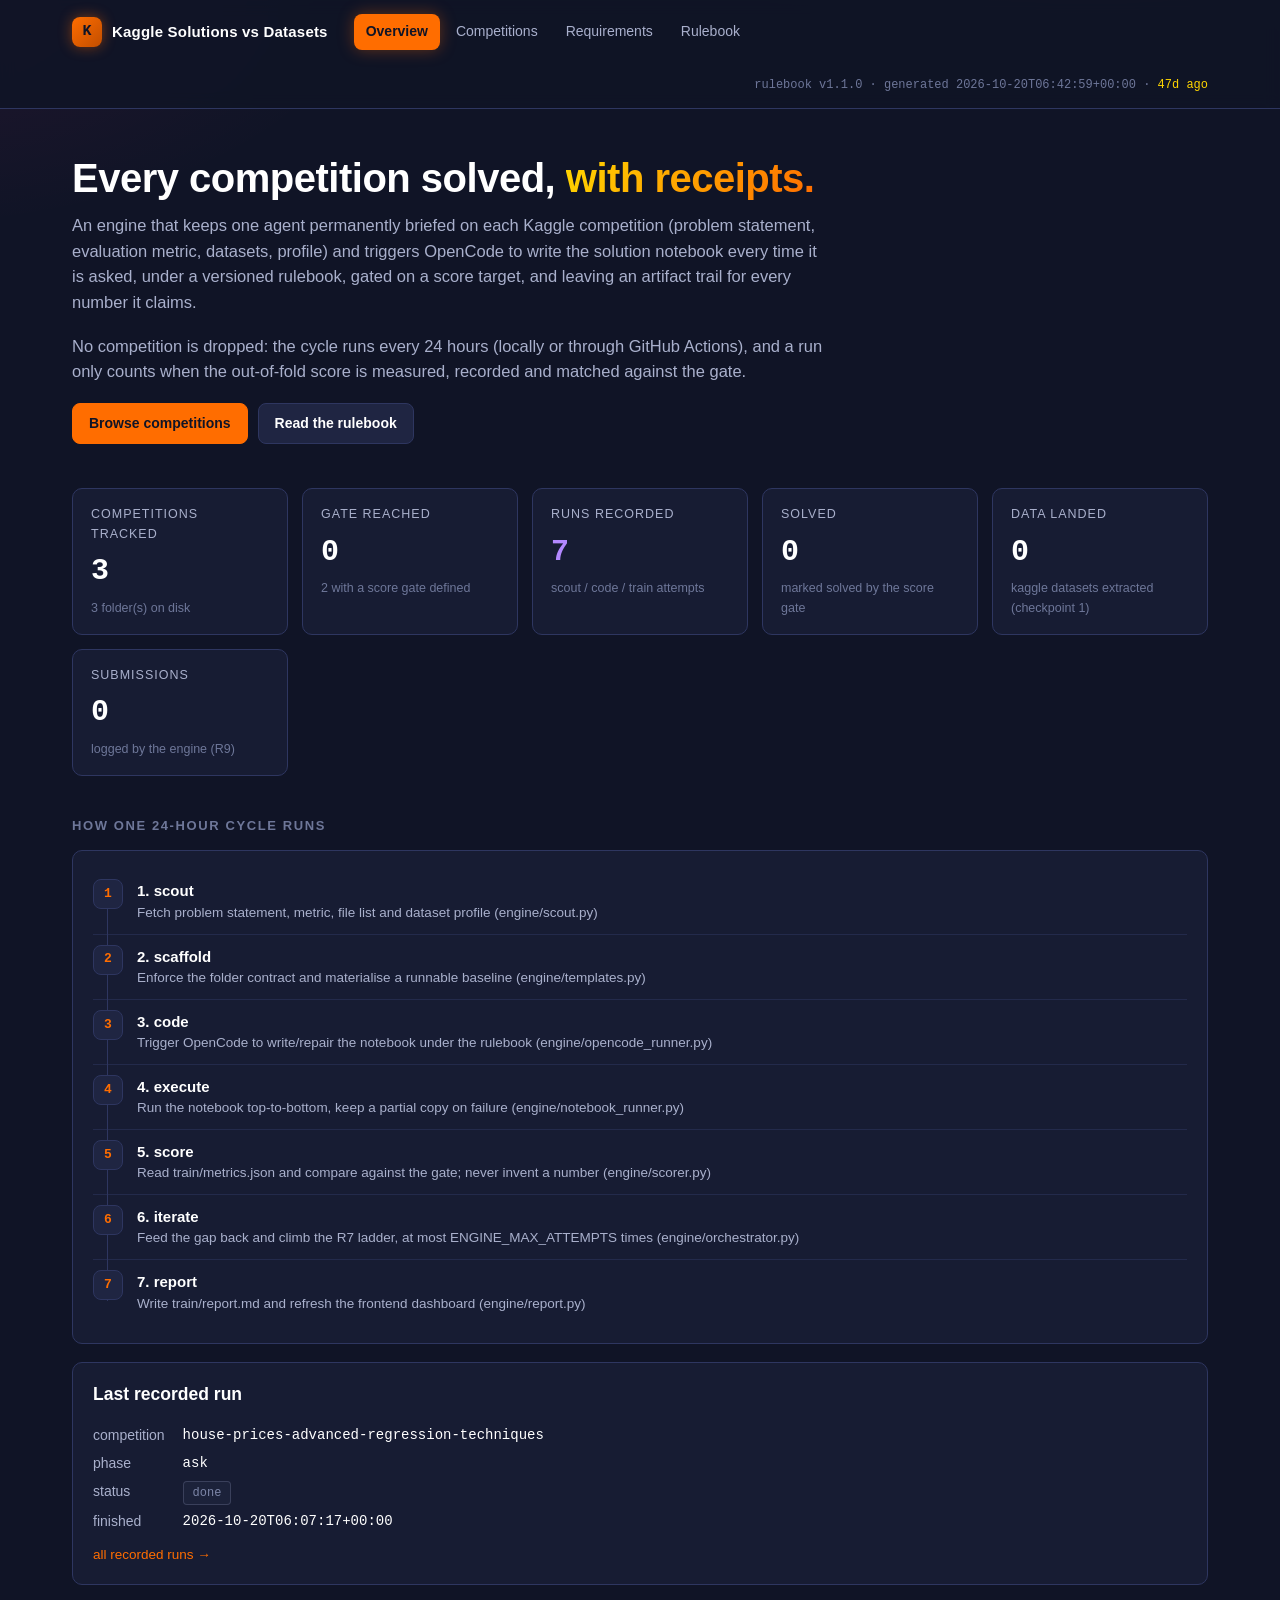
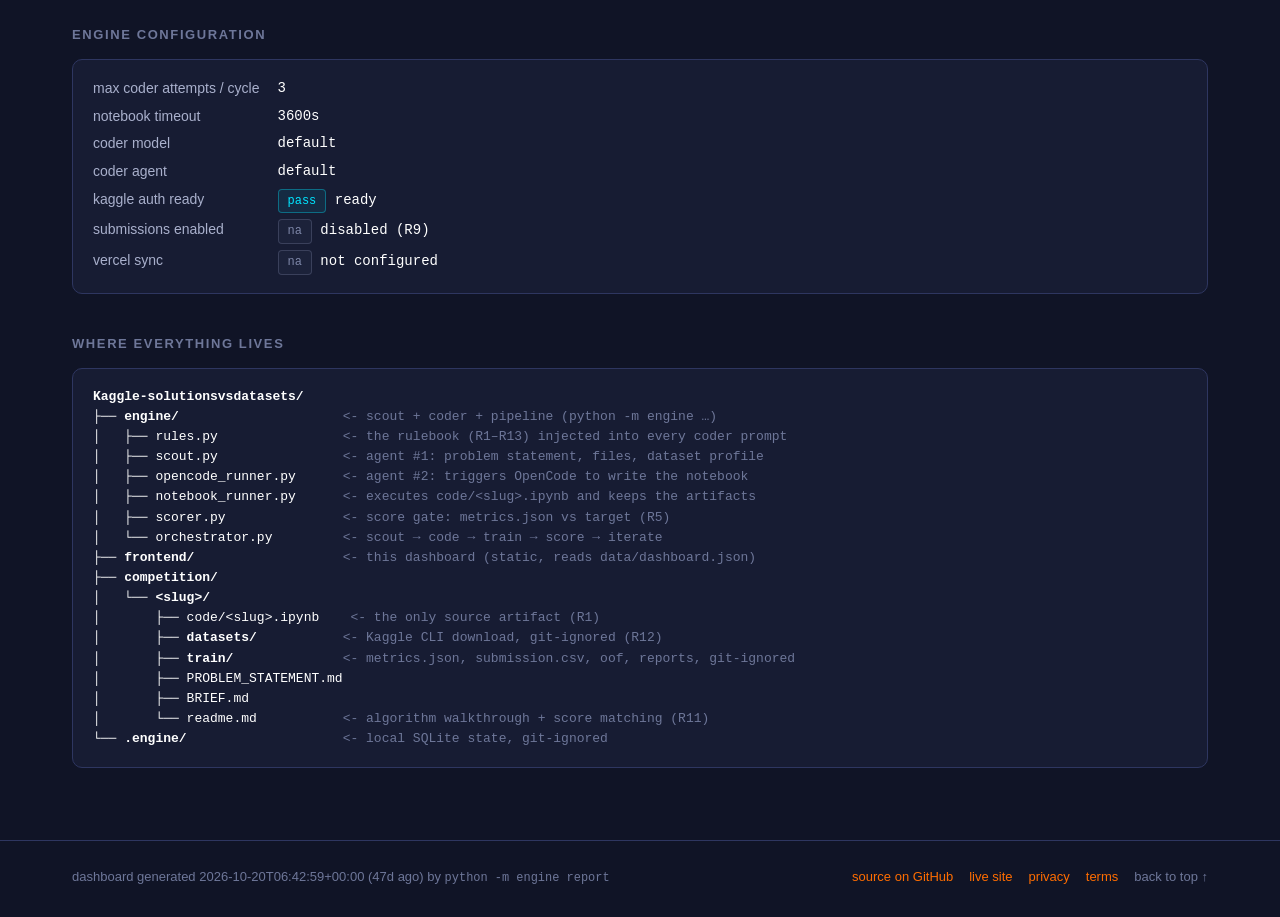
==== commit 7d7b7140: "frontend: live-site footer link, privacy and terms pages, de-dashed copy Launch-gate items from the " ====
--- a/frontend/index.html
+++ b/frontend/index.html
@@ -5,7 +5,7 @@
   <meta name="viewport" content="width=device-width, initial-scale=1">
   <meta name="color-scheme" content="dark">
   <meta name="theme-color" content="#101426">
-  <title>Kaggle Solutions vs Datasets — Overview</title>
+  <title>Overview | Kaggle Solutions vs Datasets</title>
   <meta name="description" content="Engine-driven Kaggle competition solver: scout, OpenCode coder, score gate, full artifact trail.">
   <link rel="icon" href="data:image/svg+xml,%3Csvg xmlns='http://www.w3.org/2000/svg' viewBox='0 0 32 32'%3E%3Crect width='32' height='32' rx='8' fill='%23FF6D00'/%3E%3Ctext x='16' y='16' font-family='monospace' font-size='20' font-weight='bold' text-anchor='middle' dominant-baseline='central' fill='%23101426'%3EK%3C/text%3E%3C/svg%3E">
   <link rel="stylesheet" href="assets/style.css">
@@ -32,8 +32,8 @@
   <div id="root" role="status"></div>
   <noscript>
     <div class="state error">
-      This dashboard renders <code>data/dashboard.json</code> with JavaScript —
-      please enable it, or read the JSON directly.
+      This dashboard renders <code>data/dashboard.json</code> with JavaScript.
+      Please enable it, or read the JSON directly.
     </div>
   </noscript>
 
@@ -42,7 +42,7 @@
     <p class="lede">
       An engine that keeps one agent permanently briefed on each Kaggle competition
       (problem statement, evaluation metric, datasets, profile) and triggers OpenCode
-      to write the solution notebook every time it is asked — under a versioned
+      to write the solution notebook every time it is asked, under a versioned
       rulebook, gated on a score target, and leaving an artifact trail for every
       number it claims.
     </p>
@@ -89,12 +89,12 @@
 ├── competition/
 │   └── &lt;slug&gt;/
 │       ├── code/&lt;slug&gt;.ipynb    <- the only source artifact (R1)
-│       ├── datasets/           <- Kaggle CLI download — git-ignored (R12)
-│       ├── train/              <- metrics.json, submission.csv, oof, reports — git-ignored
+│       ├── datasets/           <- Kaggle CLI download, git-ignored (R12)
+│       ├── train/              <- metrics.json, submission.csv, oof, reports, git-ignored
 │       ├── PROBLEM_STATEMENT.md
 │       ├── BRIEF.md
 │       └── readme.md           <- algorithm walkthrough + score matching (R11)
-└── .engine/                    <- local SQLite state — git-ignored
+└── .engine/                    <- local SQLite state, git-ignored
 </pre>
   </div>
 
@@ -104,7 +104,10 @@
   <div class="wrap foot-inner">
     <span id="foot-generated"></span>
     <span class="foot-links">
-      <a data-repo-link href="#">source on GitHub</a>
+      <a data-repo-link href="https://github.com/learnerforge/Kaggle-solutionsvsdatasets">source on GitHub</a>
+      <a href="https://kaggle-solutions-dashboard.vercel.app">live site</a>
+      <a href="privacy.html">privacy</a>
+      <a href="terms.html">terms</a>
       <a class="to-top" href="#main">back to top ↑</a>
     </span>
   </div>
--- a/frontend/assets/style.css
+++ b/frontend/assets/style.css
@@ -1,7 +1,7 @@
 /* ==========================================================================
-   Kaggle Solutions vs Datasets — dashboard theme
+   Kaggle Solutions vs Datasets: dashboard theme
    EXCITEMENT MODE: deep navy, electric orange, vivid yellow, glow accents.
-   High energy · Dynamic · Futuristic — mono numerals, status chips.
+   High energy, dynamic, futuristic: mono numerals, status chips.
    No framework; served statically from GitHub Pages or any web server.
    ========================================================================== */
 
@@ -9,14 +9,14 @@
   color-scheme: dark;
 
   /* --- EXCITEMENT MODE palette ---------------------------------------------- */
-  --excitement-primary: #FF6D00;    /* Electric Orange — primary excitement  */
-  --excitement-secondary: #FFD600;  /* Vivid Yellow — energy and highlights   */
-  --excitement-accent: #FF2E93;     /* Hot Pink — playful excitement          */
-  --excitement-alert: #FF1744;      /* Neon Red — intensity and urgency       */
-  --excitement-purple: #B388FF;     /* Electric Purple — creative energy      */
-  --excitement-cyan: #00E5FF;       /* Bright Cyan — futuristic accents       */
-  --excitement-background: #101426; /* Deep Navy — dark background            */
-  --excitement-text: #FFFFFF;       /* Pure White — text on dark surfaces     */
+  --excitement-primary: #FF6D00;    /* Electric Orange: primary excitement   */
+  --excitement-secondary: #FFD600;  /* Vivid Yellow: energy and highlights    */
+  --excitement-accent: #FF2E93;     /* Hot Pink: playful excitement           */
+  --excitement-alert: #FF1744;      /* Neon Red: intensity and urgency        */
+  --excitement-purple: #B388FF;     /* Electric Purple: creative energy       */
+  --excitement-cyan: #00E5FF;       /* Bright Cyan: futuristic accents        */
+  --excitement-background: #101426; /* Deep Navy: dark background             */
+  --excitement-text: #FFFFFF;       /* Pure White: text on dark surfaces      */
 
   /* --- semantic aliases used across the theme ------------------------------- */
   --ink: var(--excitement-background);
@@ -63,7 +63,7 @@
 a { color: var(--accent); text-decoration: none; transition: color .15s ease; }
 a:hover { text-decoration: underline; }
 
-/* futuristic cyan focus ring — distinct from orange links/controls */
+/* futuristic cyan focus ring, distinct from orange links/controls */
 :focus-visible {
   outline: 2px solid var(--excitement-cyan);
   outline-offset: 2px;
@@ -272,7 +272,7 @@
 .chip {
   display: inline-block;
   padding: 2px 9px;
-  border-radius: 999px;
+  border-radius: 4px;
   font-family: var(--mono);
   font-size: 12px;
   border: 1px solid transparent;
@@ -370,6 +370,8 @@
 .comp .scores .v.v-warn { color: var(--warn); }
 
 .comp .checks-row { display: flex; gap: 5px; flex-wrap: wrap; }
+.comp .stages-row { display: flex; gap: 5px; flex-wrap: wrap; margin-top: 6px; }
+.comp .stages-row .chip { font-size: 11px; padding: 1px 8px; }
 .comp .links { display: flex; gap: 14px; flex-wrap: wrap; font-size: 13.5px; }
 .comp .note { color: var(--warn); font-size: 13px; }
 
@@ -529,14 +531,14 @@
   appearance: none;
   -webkit-appearance: none;
   border: none;
-  border-radius: 999px;
+  border-radius: 3px;
   background: var(--panel-2);
   overflow: hidden;
 }
 
 progress.prog::-webkit-progress-bar { background: var(--panel-2); }
-progress.prog::-webkit-progress-value { background: var(--accent-dim); border-radius: 999px; }
-progress.prog::-moz-progress-bar { background: var(--accent-dim); border-radius: 999px; }
+progress.prog::-webkit-progress-value { background: var(--accent-dim); border-radius: 3px; }
+progress.prog::-moz-progress-bar { background: var(--accent-dim); border-radius: 3px; }
 progress.prog.good::-webkit-progress-value { background: var(--pass); }
 progress.prog.good::-moz-progress-bar { background: var(--pass); }
 progress.prog.bad::-webkit-progress-value { background: var(--fail); }
